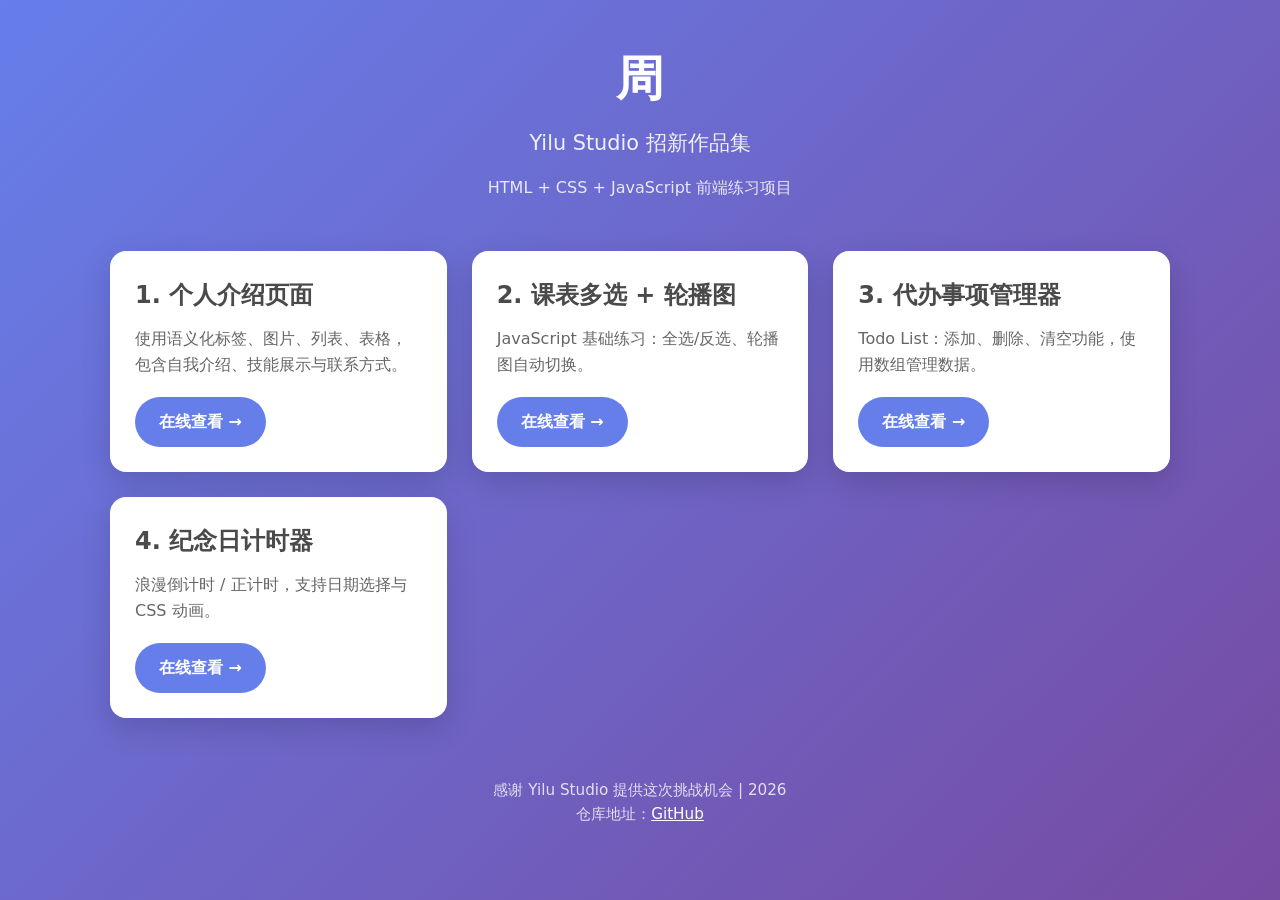
==== yilu_zhaoxin/index.html @ cf9a6f6e "Add initial HTML structure for portfolio website Initial commit of the Yilu Studio portfolio website" ====
<!DOCTYPE html>
<html lang="zh-CN">
<head>
    <meta charset="UTF-8">
    <meta name="viewport" content="width=device-width, initial-scale=1.0">
    <title>周 | Yilu 招新作品集</title>
    <style>
        * {
            margin: 0;
            padding: 0;
            box-sizing: border-box;
        }
        body {
            font-family: "Microsoft YaHei", system-ui, sans-serif;
            background: linear-gradient(135deg, #667eea 0%, #764ba2 100%);
            color: #333;
            line-height: 1.6;
            min-height: 100vh;
        }
        .container {
            max-width: 1100px;
            margin: 0 auto;
            padding: 40px 20px;
        }
        header {
            text-align: center;
            color: white;
            margin-bottom: 50px;
        }
        h1 {
            font-size: 3rem;
            margin-bottom: 10px;
        }
        .subtitle {
            font-size: 1.3rem;
            opacity: 0.9;
        }
        .projects {
            display: grid;
            grid-template-columns: repeat(auto-fit, minmax(320px, 1fr));
            gap: 25px;
        }
        .card {
            background: white;
            border-radius: 16px;
            overflow: hidden;
            box-shadow: 0 10px 30px rgba(0,0,0,0.15);
            transition: all 0.3s ease;
        }
        .card:hover {
            transform: translateY(-10px);
            box-shadow: 0 20px 40px rgba(0,0,0,0.2);
        }
        .card img {
            width: 100%;
            height: 200px;
            object-fit: cover;
        }
        .card-content {
            padding: 25px;
        }
        .card h3 {
            font-size: 1.5rem;
            margin-bottom: 12px;
            color: #4a4a4a;
        }
        .card p {
            color: #666;
            margin-bottom: 20px;
            font-size: 1rem;
        }
        .btn {
            display: inline-block;
            padding: 12px 24px;
            background: #667eea;
            color: white;
            text-decoration: none;
            border-radius: 50px;
            font-weight: bold;
            transition: 0.3s;
        }
        .btn:hover {
            background: #5a6fd8;
            transform: scale(1.05);
        }
        footer {
            text-align: center;
            margin-top: 60px;
            color: rgba(255,255,255,0.8);
            font-size: 0.95rem;
        }
    </style>
</head>
<body>
    <div class="container">
        <header>
            <h1>周</h1>
            <p class="subtitle">Yilu Studio 招新作品集</p>
            <p style="margin-top: 15px; opacity: 0.85;">HTML + CSS + JavaScript 前端练习项目</p>
        </header>

        <div class="projects">
            <!-- 项目1 -->
            <div class="card">
                <div class="card-content">
                    <h3>1. 个人介绍页面</h3>
                    <p>使用语义化标签、图片、列表、表格，包含自我介绍、技能展示与联系方式。</p>
                    <a href="personal-intro/" class="btn">在线查看 →</a>
                </div>
            </div>

            <!-- 项目2 -->
            <div class="card">
                <div class="card-content">
                    <h3>2. 课表多选 + 轮播图</h3>
                    <p>JavaScript 基础练习：全选/反选、轮播图自动切换。</p>
                    <a href="course-table/" class="btn">在线查看 →</a>
                </div>
            </div>

            <!-- 项目3 -->
            <div class="card">
                <div class="card-content">
                    <h3>3. 代办事项管理器</h3>
                    <p>Todo List：添加、删除、清空功能，使用数组管理数据。</p>
                    <a href="todo-list/" class="btn">在线查看 →</a>
                </div>
            </div>

            <!-- 项目4 -->
            <div class="card">
                <div class="card-content">
                    <h3>4. 纪念日计时器</h3>
                    <p>浪漫倒计时 / 正计时，支持日期选择与 CSS 动画。</p>
                    <a href="timer/" class="btn">在线查看 →</a>
                </div>
            </div>
        </div>

        <footer>
            <p>感谢 Yilu Studio 提供这次挑战机会 | 2026</p>
            <p>仓库地址：<a href="https://github.com/zz5176994-debug/yilu-zhaoxin" style="color: white; text-decoration: underline;">GitHub</a></p>
        </footer>
    </div>
</body>
</html>
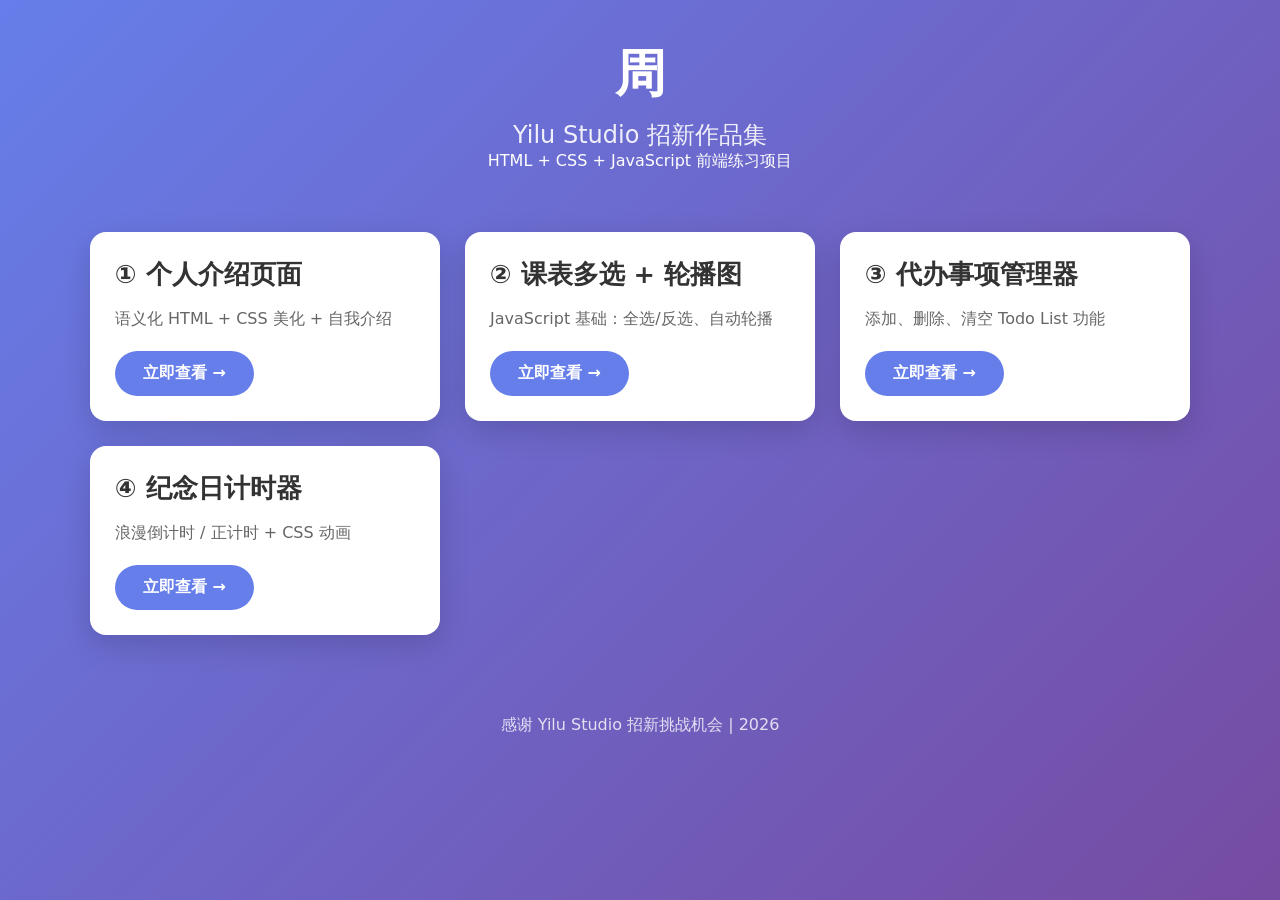
==== commit 59233841: "Refactor index.html for better layout and styling Updated HTML structure and styles for improved lay" ====
--- a/yilu_zhaoxin/index.html
+++ b/yilu_zhaoxin/index.html
@@ -3,91 +3,56 @@
 <head>
     <meta charset="UTF-8">
     <meta name="viewport" content="width=device-width, initial-scale=1.0">
-    <title>周 | Yilu 招新作品集</title>
+    <title>周 | Yilu Studio 招新作品集</title>
     <style>
-        * {
-            margin: 0;
-            padding: 0;
-            box-sizing: border-box;
-        }
+        * { margin: 0; padding: 0; box-sizing: border-box; }
         body {
             font-family: "Microsoft YaHei", system-ui, sans-serif;
             background: linear-gradient(135deg, #667eea 0%, #764ba2 100%);
+            min-height: 100vh;
+            padding: 40px 20px;
             color: #333;
-            line-height: 1.6;
-            min-height: 100vh;
         }
-        .container {
-            max-width: 1100px;
-            margin: 0 auto;
-            padding: 40px 20px;
-        }
+        .container { max-width: 1100px; margin: 0 auto; }
         header {
             text-align: center;
             color: white;
-            margin-bottom: 50px;
+            margin-bottom: 60px;
         }
-        h1 {
-            font-size: 3rem;
-            margin-bottom: 10px;
-        }
-        .subtitle {
-            font-size: 1.3rem;
-            opacity: 0.9;
-        }
+        h1 { font-size: 3.2rem; margin-bottom: 10px; }
+        .subtitle { font-size: 1.5rem; opacity: 0.9; }
         .projects {
             display: grid;
-            grid-template-columns: repeat(auto-fit, minmax(320px, 1fr));
+            grid-template-columns: repeat(auto-fit, minmax(300px, 1fr));
             gap: 25px;
         }
         .card {
             background: white;
             border-radius: 16px;
-            overflow: hidden;
+            padding: 25px;
             box-shadow: 0 10px 30px rgba(0,0,0,0.15);
-            transition: all 0.3s ease;
+            transition: all 0.3s;
         }
         .card:hover {
             transform: translateY(-10px);
             box-shadow: 0 20px 40px rgba(0,0,0,0.2);
         }
-        .card img {
-            width: 100%;
-            height: 200px;
-            object-fit: cover;
-        }
-        .card-content {
-            padding: 25px;
-        }
-        .card h3 {
-            font-size: 1.5rem;
-            margin-bottom: 12px;
-            color: #4a4a4a;
-        }
-        .card p {
-            color: #666;
-            margin-bottom: 20px;
-            font-size: 1rem;
-        }
+        .card h3 { font-size: 1.6rem; margin-bottom: 15px; }
+        .card p { color: #666; margin-bottom: 20px; line-height: 1.5; }
         .btn {
             display: inline-block;
-            padding: 12px 24px;
+            padding: 12px 28px;
             background: #667eea;
             color: white;
             text-decoration: none;
             border-radius: 50px;
             font-weight: bold;
-            transition: 0.3s;
         }
-        .btn:hover {
-            background: #5a6fd8;
-            transform: scale(1.05);
-        }
+        .btn:hover { background: #5a67d8; }
         footer {
             text-align: center;
-            margin-top: 60px;
+            margin-top: 80px;
             color: rgba(255,255,255,0.8);
-            font-size: 0.95rem;
         }
     </style>
 </head>
@@ -96,50 +61,34 @@
         <header>
             <h1>周</h1>
             <p class="subtitle">Yilu Studio 招新作品集</p>
-            <p style="margin-top: 15px; opacity: 0.85;">HTML + CSS + JavaScript 前端练习项目</p>
+            <p>HTML + CSS + JavaScript 前端练习项目</p>
         </header>
 
         <div class="projects">
-            <!-- 项目1 -->
             <div class="card">
-                <div class="card-content">
-                    <h3>1. 个人介绍页面</h3>
-                    <p>使用语义化标签、图片、列表、表格，包含自我介绍、技能展示与联系方式。</p>
-                    <a href="personal-intro/" class="btn">在线查看 →</a>
-                </div>
+                <h3>① 个人介绍页面</h3>
+                <p>语义化 HTML + CSS 美化 + 自我介绍</p>
+                <a href="yilu_zhaoxin/personal-intro/" class="btn">立即查看 →</a>
             </div>
-
-            <!-- 项目2 -->
             <div class="card">
-                <div class="card-content">
-                    <h3>2. 课表多选 + 轮播图</h3>
-                    <p>JavaScript 基础练习：全选/反选、轮播图自动切换。</p>
-                    <a href="course-table/" class="btn">在线查看 →</a>
-                </div>
+                <h3>② 课表多选 + 轮播图</h3>
+                <p>JavaScript 基础：全选/反选、自动轮播</p>
+                <a href="yilu_zhaoxin/course-table/" class="btn">立即查看 →</a>
             </div>
-
-            <!-- 项目3 -->
             <div class="card">
-                <div class="card-content">
-                    <h3>3. 代办事项管理器</h3>
-                    <p>Todo List：添加、删除、清空功能，使用数组管理数据。</p>
-                    <a href="todo-list/" class="btn">在线查看 →</a>
-                </div>
+                <h3>③ 代办事项管理器</h3>
+                <p>添加、删除、清空 Todo List 功能</p>
+                <a href="yilu_zhaoxin/todo-list/" class="btn">立即查看 →</a>
             </div>
-
-            <!-- 项目4 -->
             <div class="card">
-                <div class="card-content">
-                    <h3>4. 纪念日计时器</h3>
-                    <p>浪漫倒计时 / 正计时，支持日期选择与 CSS 动画。</p>
-                    <a href="timer/" class="btn">在线查看 →</a>
-                </div>
+                <h3>④ 纪念日计时器</h3>
+                <p>浪漫倒计时 / 正计时 + CSS 动画</p>
+                <a href="yilu_zhaoxin/timer/" class="btn">立即查看 →</a>
             </div>
         </div>
 
         <footer>
-            <p>感谢 Yilu Studio 提供这次挑战机会 | 2026</p>
-            <p>仓库地址：<a href="https://github.com/zz5176994-debug/yilu-zhaoxin" style="color: white; text-decoration: underline;">GitHub</a></p>
+            <p>感谢 Yilu Studio 招新挑战机会 | 2026</p>
         </footer>
     </div>
 </body>
